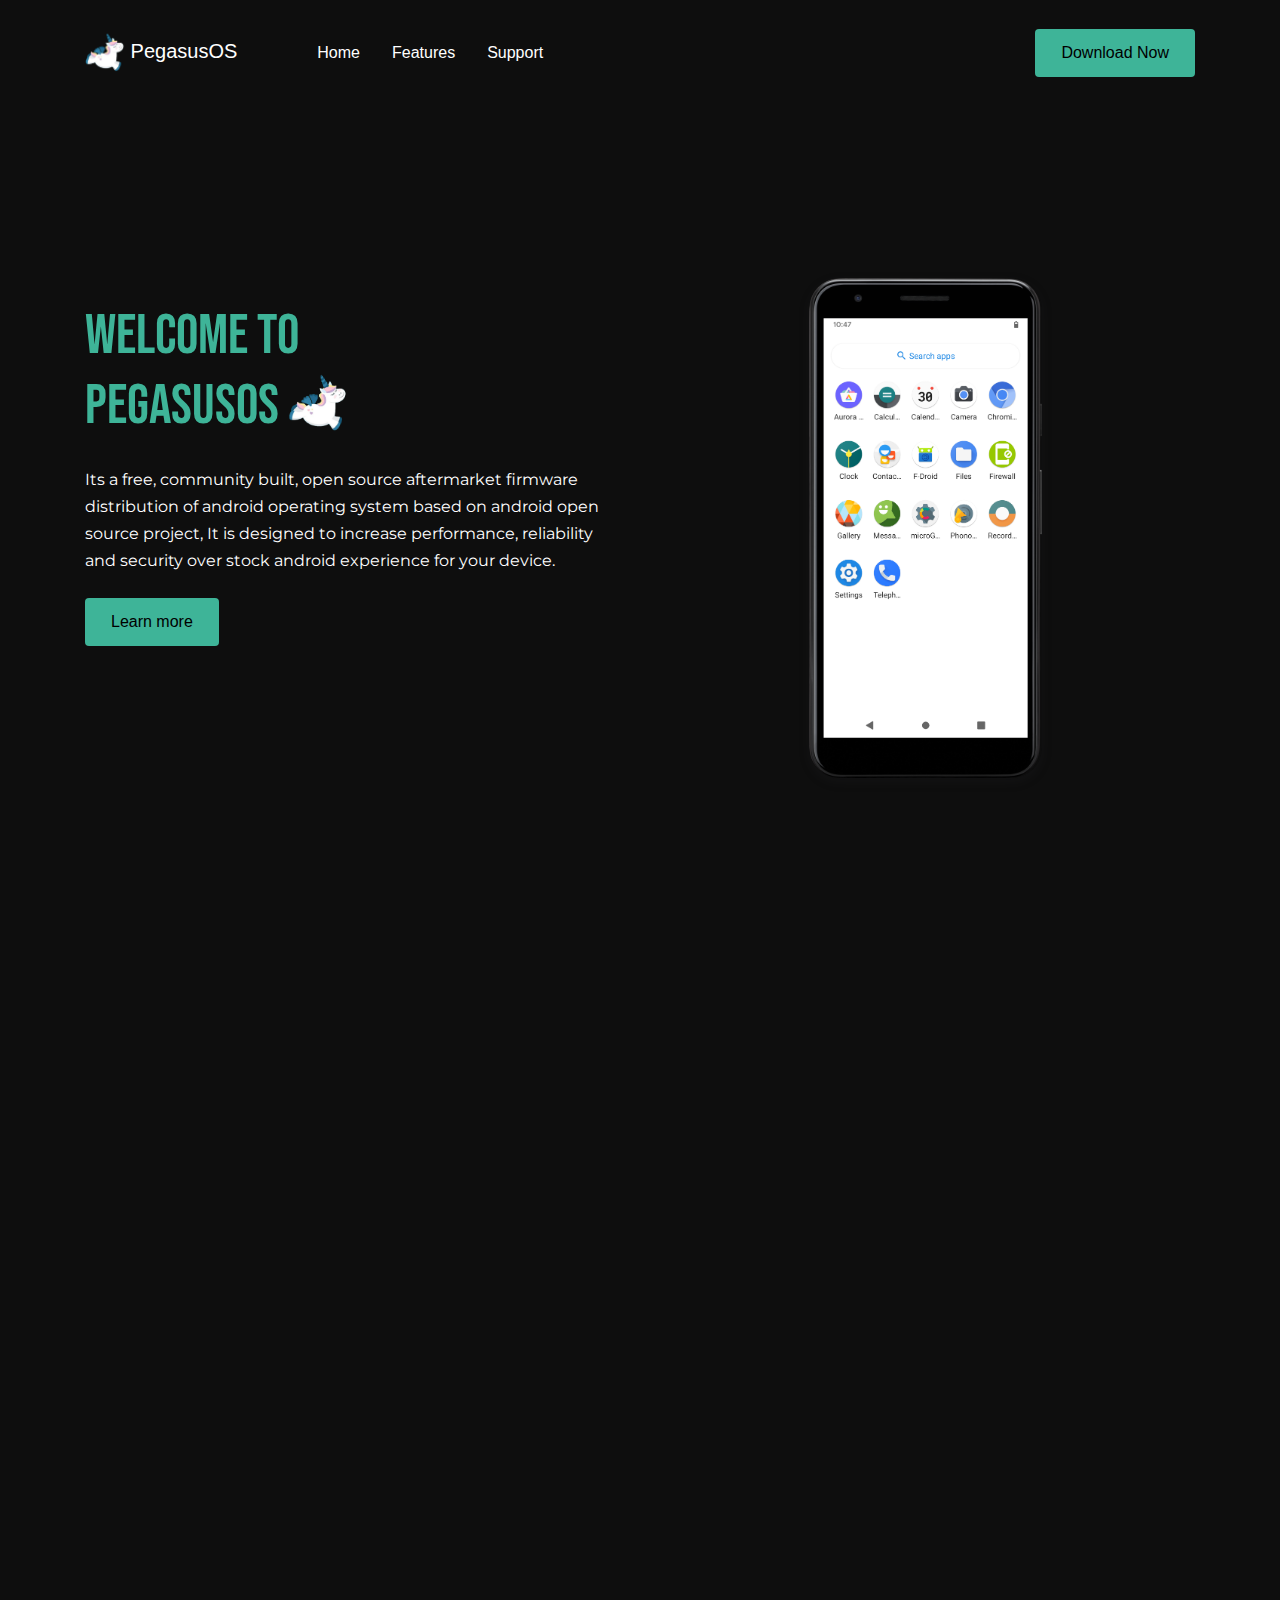
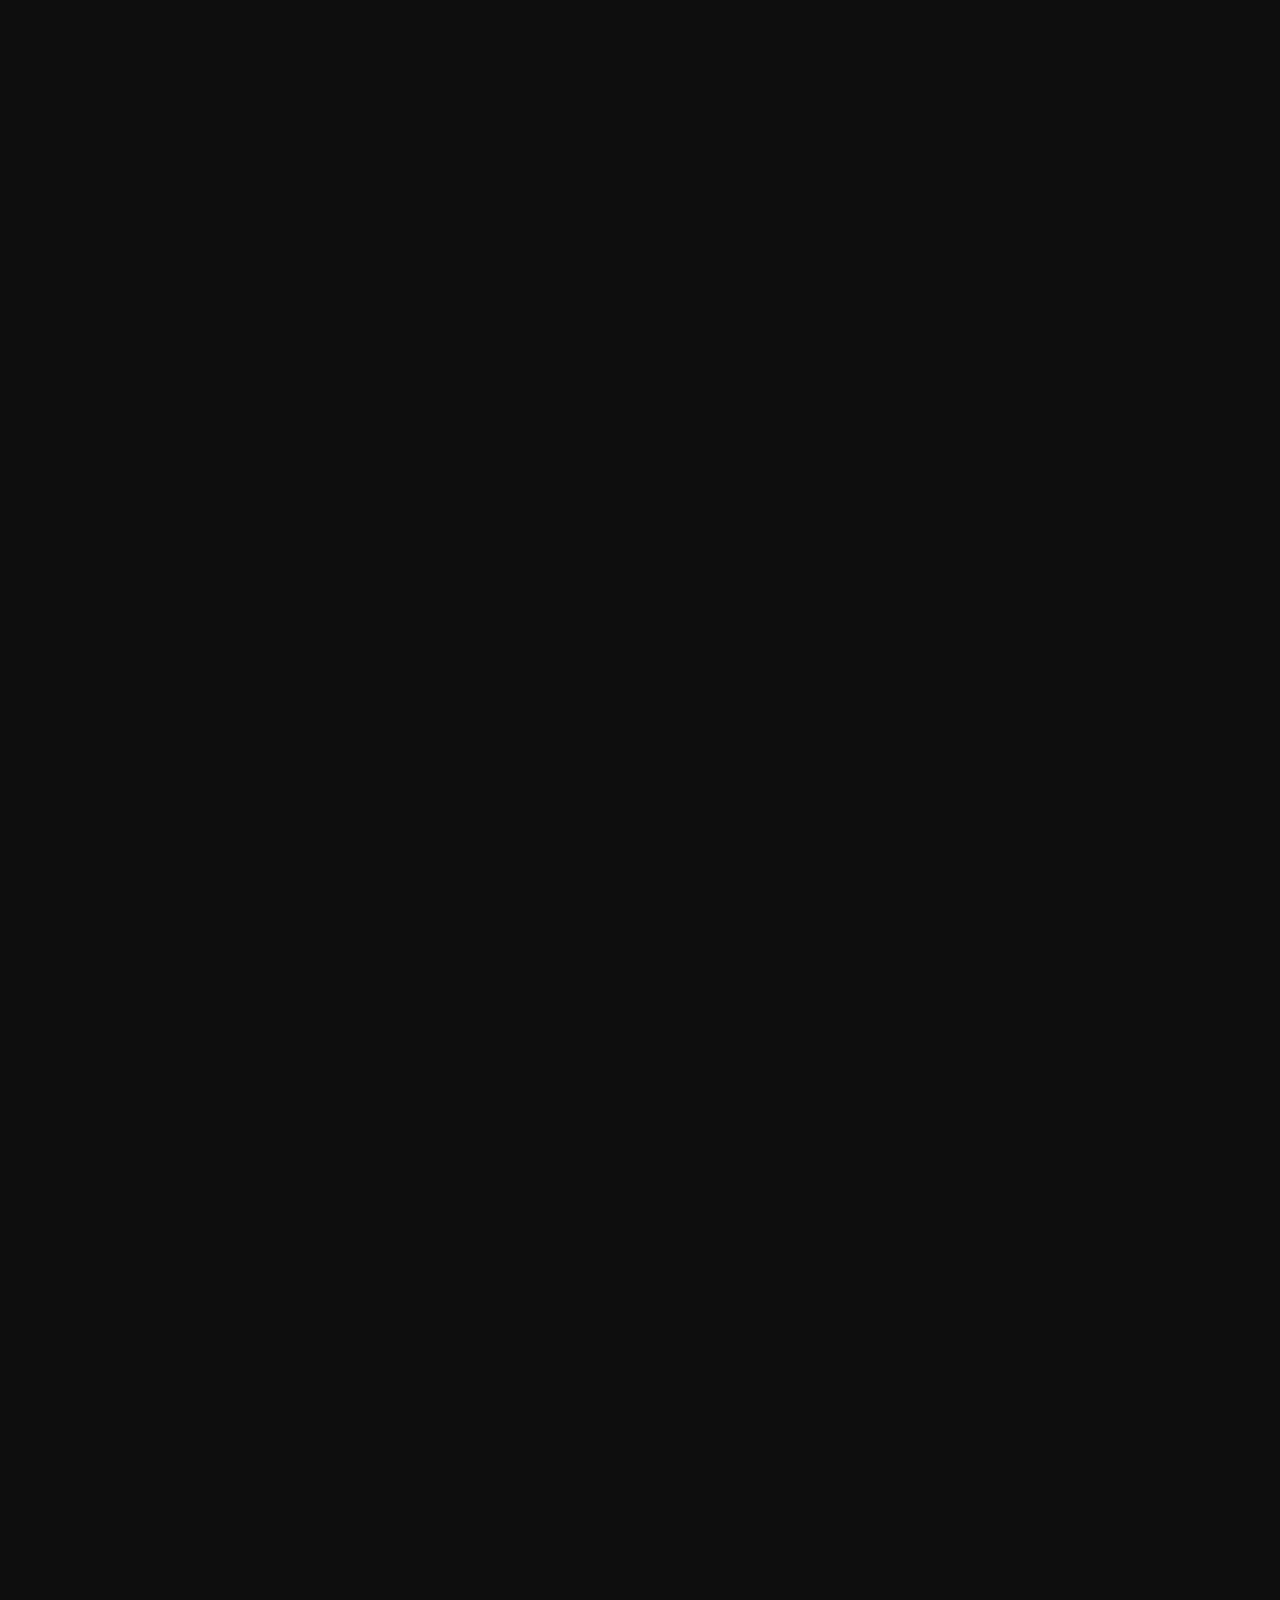
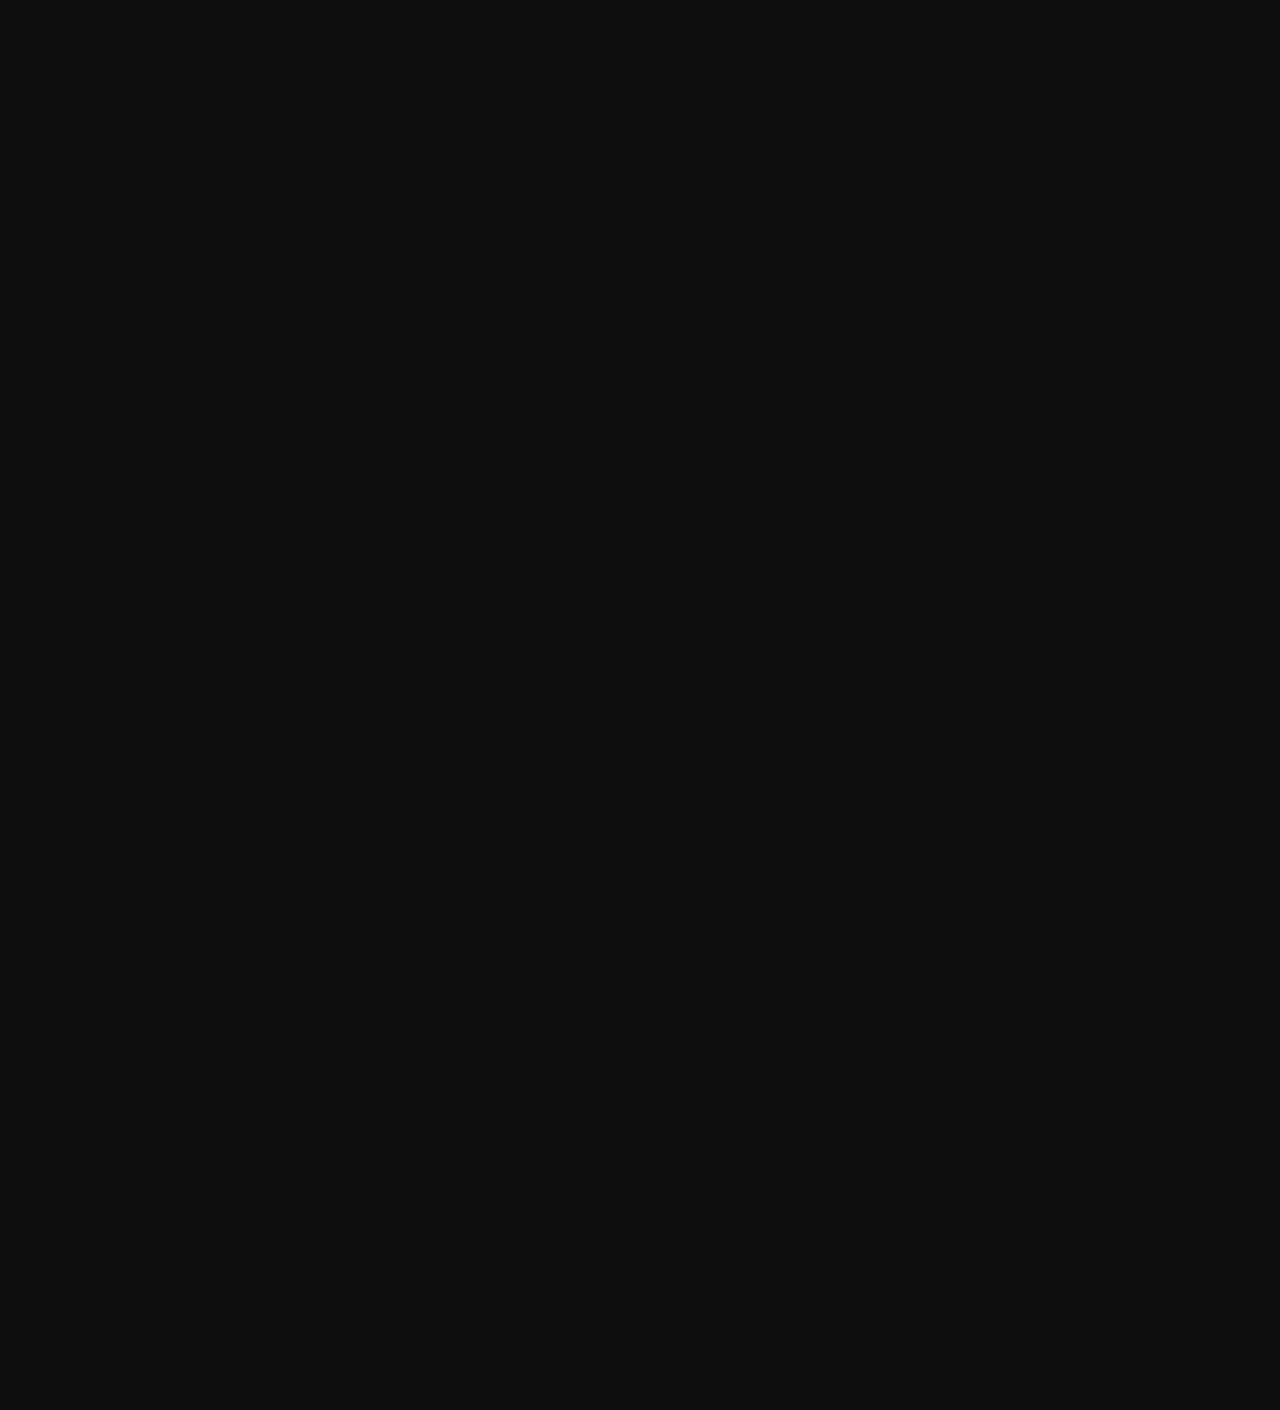
==== index.html @ f72036be "Inital static webpage" ====
<!DOCTYPE html>
<html lang="en">

<head>
<meta charset="UTF-8">
<meta name="viewport" content="width=device-width, initial-scale=1.0">
<meta http-equiv="X-UA-Compatible" content="ie=edge">
<meta name="description" content="An AOSP Based Custom ROM">

<title>PegasusOS</title>

<link rel="shortcut icon" href="assets/img/favicon.png" type="image/x-icon">
<link rel="stylesheet" href="libs/animate/animate.css">
<link rel="stylesheet" href="libs/owlcarousel/owl.carousel.min.js">
<link rel="stylesheet" href="libs/bootstrap/css/bootstrap.min.css">
<link rel="stylesheet" href="assets/css/base.css">
<link rel="preconnect" href="https://fonts.gstatic.com">
<link href="https://fonts.googleapis.com/css2?family=Bebas+Neue&family=Montserrat:wght@500&family=Nunito:wght@200;300;400&display=swap" rel="stylesheet">

<!--Chrome Firefox Opera-->
<meta name="theme-color" content="#000000">
<!--Windows Phones-->
<meta name="msapplication-navbutton-color" content="#000000">
<!--Safari/ios-->
<meta name="apple-mobile-web-app-capable" content="yes">
<meta name="apple-mobile-web-app-status-bar-style" content="black">

<style>
    h2 {
      color: #3EB498;
    }

    h5 {
      color: yellow;
    }

    p {
      color: white;
      font-family: 'Montserrat', sans-serif;
    }
</style>

</head>

<body>

  <nav class="navbar navbar-expand-lg navbar-dark navbar-floating">
    <div class="container">
      <a class="navbar-brand" href="index.html">
	  <img src="assets/img/favicon.png" alt="" width="40">
        PegasusOS
      </a>
      <button class="navbar-toggler" type="button" data-toggle="collapse" data-target="#navbarToggler"
        aria-controls="navbarToggler" aria-expanded="false" aria-label="Toggle navigation">
        <span class="navbar-toggler-icon"></span>
      </button>

      <div class="collapse navbar-collapse" id="navbarToggler">
        <ul class="navbar-nav ml-lg-5 mt-3 mt-lg-0">
          <li class="nav-item ">
            <a class="nav-link" style="color: white;" href="#home">Home</a>
          </li>
          <li class="nav-item ">
            <a class="nav-link" style="color: white;" href="#features">Features</a>
          </li>
          <li class="nav-item">
            <a class="nav-link" style="color: white;" href="#support">Support</a>
          </li>
        </ul>
        <div class="ml-auto my-2 my-lg-0">
          <a href="#downloads">
            <button class="btn custom-button-green">Download Now</button></a>
        </div>
      </div>
    </div>
  </nav>

  <!-- Home Div -->
  <div class="page-hero-section bg-image hero-home-1">
    <div class="hero-caption pt-5">
      <div class="container h-100 ">
        <div class="row align-items-center h-100">
          <div id="home" class="col-lg-6 wow animate__animated animate__fadeInUp">
            <h1 class="mb-4 homepage-title ">Welcome To <br> PegasusOS <img src="assets/img/favicon.png" alt="" width="60"></h1>

            <p class="mb-4">Its a free, community built, open source aftermarket firmware distribution of android
              operating system based on android open source project, It is designed to increase performance, reliability and security over stock android experience for your device.</p>
            <a href="#features" class="btn custom-button-green">Learn more</a>
          </div>
          <div class="col-lg-6 d-none d-lg-block wow animate__animated animate__zoomIn">
            <div class="img-place mobile-preview shadow floating-animate">
              <img src="assets/img/drawer.png" alt="">
            </div>
          </div>
        </div>
      </div>
    </div>
  </div>
  <!--End OF Home Div -->

  <!-- Features -->
  <div class="position-realive bg-image">
    <div id="features" class="page-section">
      <div class="container">
        <h2 class="text-center wow animate__animated animate__fadeIn text-white">What You Get ?
        </h2>

        <div class="row">
          <div class="col-lg-5 py-3">
            <div class="img-place mobile-preview shadow wow animate__animated animate__zoomIn">
              <img src="assets/img/security.png" alt="">
            </div>
          </div>
          <div class="col-lg-6 py-3 mt-lg-5">
            <div class="iconic-list">
              <div class="iconic-item wow animate__animated animate__fadeInUp">
                <div class="iconic-md iconic-text bg-warning fg-white rounded-circle">
                  <span class="" style="align-items: center;">
                    <img class="iconic-icon" src="assets/img/icons/performance_light.png" alt="">
                  </span>
                </div>
                <div class="iconic-content">
                  <h5>Powerful features</h5>
                  <p class="fs-small">Unlike the OEMs, We provide a clean android enviornment which is bloat-free, It
                    ensures improved performance.</p>
                </div>
              </div>
              <div class="iconic-item wow animate__animated animate__fadeInUp">
                <div class="iconic-md iconic-text bg-info fg-white rounded-circle">
                  <span class="" style="align-items: center;">
                    <img class="iconic-icon" src="assets/img/icons/security_light.webp" alt="">
                  </span>
                </div>
                <div class="iconic-content">
                  <h5>Fully secure</h5>
                  <p class="fs-small">Usually we merges the security patches as soon google release it, It can ensure user's improved securiy.</p>
                </div>
              </div>
              <div class="iconic-item wow animate__animated animate__fadeInUp">
                <div class="iconic-md iconic-text bg-indigo fg-white rounded-circle">
                  <span class="" style="align-items: center;">
                    <img class="iconic-icon" src="assets/img/icons/customize_light.png" alt="">
                  </span>
                </div>
                <div class="iconic-content">
                  <h5>Heavily customizable</h5>
                  <p class="fs-small">PegasusOS is stuffed with a lot of useful features, Which gives the users the power
                    to customize their devices as they like.</p>
                </div>
              </div>
            </div>
          </div>
        </div>
      </div>
    </div>

    <div class="page-section animate__animated animate__fadeInUp" id="abtus">
      <div class="container">
        <h2 class="text-center wow animate__animated animate__fadeIn text-white">What You Can Customize ?
        </h2>
        <div class="row">
		 <div class="col-lg-4 py-3 wow animate__animated animate__zoomIn">
		  <div class="img-place mobile-preview shadow">
			<img src="assets/img/theme.png" alt="">
            </div>
          </div>
          <div class="col-lg-4 py-3">
            <div class="iconic-list">
              <div class="iconic-item wow animate__animated animate__fadeInUp">
                <div class="iconic-md iconic-text bg-warning fg-white rounded-circle">
                  <span class="" style="align-items: center;">
                    <img class="iconic-icon" src="assets/img/icons/status_light.png" alt="">
                  </span>
                </div>
                <div class="iconic-content">
                  <h5>Status Bar</h5>
                  <p class="fs-small">The users can see icons for VoLTE and VoWifi and change icons shapes in theme section.</p>
                </div>
              </div>
              <div class="iconic-item wow animate__animated animate__fadeInUp">
                <div class="iconic-md iconic-text bg-success fg-white rounded-circle">
                  <span class="" style="align-items: center;">
                    <img class="iconic-icon" src="assets/img/icons/qs_light.png" alt="">
                  </span>
                </div>
                <div class="iconic-content">
                  <h5>Quick Settings</h5>
                  <p class="fs-small">PegasusOS provides various extra qs tile like caffeine, sensors off tile.</p>
                </div>
              </div>
              <div class="iconic-item wow animate__animated animate__fadeInUp">
                <div class="iconic-md iconic-text bg-indigo fg-white rounded-circle">
                  <span class="" style="align-items: center;">
                    <img class="iconic-icon" src="assets/img/icons/lockscreen_light.png" alt="">
                  </span>
                </div>
                <div class="iconic-content">
                  <h5>Lock Screen</h5>
                  <p class="fs-small">It allows the user to customize lock screen user interface, You can adjust the
                    clock styles. </p>
                </div>
              </div>
            </div>
          </div>
		  <div class="col-lg-4 py-3 wow animate__animated animate__zoomIn">
		  <div class="img-place mobile-preview shadow">
			<img src="assets/img/theme2.png" alt="">
            </div>
          </div>
		   </div>
			<div class="row">
          <div class="col-lg-4 py-3 wow animate__animated animate__zoomIn">
            <div class="img-place mobile-preview shadow">
              <img src="assets/img/clock.png" alt="">
            </div>
          </div>
          <div class="col-lg-4 py-3">
            <div class="iconic-list">
              <div class="iconic-item wow animate__animated animate__fadeInUp">
                <div class="iconic-md iconic-text bg-warning fg-white rounded-circle">
                  <span class="" style="align-items: center;">
                    <img class="iconic-icon" src="assets/img/icons/ui_light.png" alt="">
                  </span>
                </div>
                <div class="iconic-content">
                  <h5>User interface</h5>
                  <p class="fs-small">PegasusOS is shipped with a bunch of cool themes, which provides user the ability to
                    customize the user interface heavily.</p>
                </div>
              </div>
              <div class="iconic-item wow animate__animated animate__fadeInUp">
                <div class="iconic-md iconic-text bg-success fg-white rounded-circle">
                  <span class="" style="align-items: center;">
                    <img class="iconic-icon" src="assets/img/icons/navigation_light.png" alt="">
                  </span>
                </div>
                <div class="iconic-content">
                  <h5>Navigation</h5>
                  <p class="fs-small">Bored from full gesture navigation ?. Try out old cchool oreo 3-button navigation,
                    or the 2-Button navigation from pie </p>
                </div>
              </div>
              <div class="iconic-item wow animate__animated animate__fadeInUp">
                <div class="iconic-md iconic-text bg-indigo fg-white rounded-circle">
                  <span class="" style="align-items: center;">
                    <img class="iconic-icon" src="assets/img/icons/misc_light.png" alt="">
                  </span>
                </div>
                <div class="iconic-content">
                  <h5>And many more</h5>
                  <p class="fs-small">Is this isn't enough for you?. Then go flash PegasusOS. You will get more updates with new features soon.</p>
                </div>
              </div>
            </div>
          </div>
		  	<div class="col-lg-4 py-3 wow animate__animated animate__zoomIn">
		  <div class="img-place mobile-preview shadow">
			<img src="assets/img/theme3.png" alt="">
            </div>
          </div>
        </div>
      </div>
    </div>
    <!-- End OF Features -->

    <!-- Download Page -->
    <div class="page-section">
      <div class="container">
        <div id="downloads" class="row justify-content-center text-center wow animate__animated animate__fadeInUp">
          <div class="col-lg-6">
            <h2 class="mb-3 text-white">Like what you saw ?</h2>
            <p class="mb-5">Great! Head to our downloads page, grab a zip file for your desired device and you should be all set. Happy flashing !</p>
            <a href="downloads.html" target="_blank" class="btn custom-button-green">Download Now</a>
          </div>
        </div>
        <br>
        <br>
        <h2 class="mb-3 justify-content-center text-center wow animate__animated animate__fadeInUp text-white">Don’t saw
          your device on the list ?</h2>
        <div class="pricing-table mt-5 wow animate__animated animate__fadeInUp">
          <div class="pricing-item active no-transform" style="background-color: #191c25;">
            <div class="pricing-body">
              <p class="text-center">Wait A Minute , Who Are You ?</p>
              <p class="text-center">
                <button class="btn custom-button-green" style="width: 130px;" type="button" data-toggle="collapse"
                  data-target="#for_user" aria-expanded="false" aria-controls="for_user">
                  User
                </button>
              </p>
              <div class="collapse" id="for_user">
                <div class="card card-body" style="background-color: #2b2d2e; border-radius: 20px; color:white">
                  <p class="fs-small">Don’t worry, we’re supporting more and more devices as we grow, so there
                    is a chance that in the near future, we’ll support yours too!</p>
                  <p class="fs-small">Some developers also build PegasusOS unofficially, so you can search your device’s xdapage for one and try it out.
				  We’re not responsible for any bugs you encounter in those builds though.
                  </p>
                </div>
              </div>
              <p class="text-center">
                <button class="btn custom-button-green" style="width: 130px; " data-toggle="collapse" href="#for_developer"
                  role="button" aria-expanded="false" aria-controls="for_developer">
                  Developer
                </button>
				</p>
              <div class="collapse" id="for_developer">
                <div class="card card-body" style="background-color: #2b2d2e; border-radius: 20px; color:white">
                  <p class="fs-small">So you think you have the guts to roast some build by yourself? Great! PegasusOS is entirely open source, 
				  so head out to our GitHub page for instructions and get right to it!</p>
				  <button class="btn custom-button-green" onclick="document.location='https://github.com/pegasusos'">Github</button>
				  <hr>
                  <p class="fs-small">Or have you been building PegasusOS unofficially for some time now and want to become a maintainer ?
                    Fill out this form and we’ll see what we can do! </p>
                  <button class="btn custom-button-green disabled">Currently not accepting</button>
                </div>
              </div>
            </div>
          </div>
        </div>

      </div>
    </div>
  </div>

  <!-- End Of Download Page -->

  <!-- Support -->
  <div class="page-section no-scroll" id="support">
    <div class="container">
      <h2 class="text-center wow animate__animated animate__fadeIn text-white">Need some help ?</h2>
      <div class="col-md-6 col-lg-4 py-3 mx-auto">
        <div class="card card-body text-center  pt-5 custom-card-shadow wow animate__animated animate__zoomIn"
          style="background-color: #212324; border-radius: 20px;">
          <div class="svg-icon mx-auto mb-4">
            <img src="assets/img/icons/telegram.png" alt="">
          </div>
          <h5 class="fg-white ">Telegram</h5>
          <p class="fs-small ">You can contact me on my telegram account.</p>
          <a href="https://t.me/althafvly" target="_blank">
            <button class="btn btn-primary rounded-pill">Ask Now</button>
          </a>
        </div>
      </div>
    </div>
  </div>
  <!-- End OF Support -->

  <script src="libs/jquery/jquery-3.6.0.min.js"></script>

  <script src="libs/bootstrap/js/bootstrap.bundle.min.js"></script>

  <script src="libs/owlcarousel/owl.carousel.min.js"></script>

  <script src="libs/particles/particles.js"></script>
  <script src="libs/particles/app.js"></script>


  <script src="libs/wow/wow.min.js"></script>
  <script>
    new WOW().init();
  </script>

  <script src="assets/js/main.js"></script>


</body>

</html>
---- assets/css/base.css ----
@charset "UTF-8";
/*--------------------------------------------------------------
# General
--------------------------------------------------------------*/
:root {
  --primary: #3D58F3;
  --secondary: #A52EFF;
  --success: #0ABF9E;
  --warning: #E89E09;
  --info: #4699F8;
  --danger: #F13057;
  --indigo: #602FDA;
  --dark: #383340;
  --light: #F0EEF5;
  --gray: #6b6872;
  --white: #fff;
  --font-family: 'Quicksand', Arial, Helvetica, sans-serif;
  --line-height: 1.7;

}

body {
  background-color: #0e0e0e;    
  font-family: 'Quicksand', Arial, Helvetica, sans-serif;
  font-size: 16px;
  line-height: 1.7;
  color: white;
}

.homepage-title {
  color: #3EB498;
  font-family: 'Bebas Neue', cursive;
}

.custom-card-shadow {
  box-shadow: 0px 2px 3px -1px #3EB498, 0px 4px 12px 3px #3EB498, 2px 2px 11px 12px rgba(0, 0, 0, 0.12);
}

.custom-button-green {
  background-color: #3EB498;
  color: black;
}

a {
  color: #526bf5;
}

a:hover {
  color: #7b50e6;
}

h1, h2, h3, h4, h5, h6,
.h1, .h2, .h3, .h4, .h5, .h6 {
  line-height: 1.25;
}

h1, .h1 {
  font-size: 3rem;
}

h2, .h2 {
  font-size: 2.5rem;
}

h3, .h3 {
  font-size: 2rem;
}

h4, .h4 {
  font-size: 1.75rem;
}

h5, .h5 {
  font-size: 1.3125rem;
}

h6, .h6 {
  font-size: 1rem;
}

hr {
  border-color: #E4E1EB;
}

.no-transform {
  -webkit-transform: none !important;
  transform: none !important;
}

.no-scroll {
  overflow: hidden;
}

.no-scroll-x {
  overflow-x: hidden;
}

.fs-vsmall {
  font-size: 12px !important;
}

.fs-small {
  font-size: 14px !important;
}

.fs-normal {
  font-size: 16px !important;
}

.fs-large {
  font-size: 18px !important;
}

.fs-vlarge {
  font-size: 21px !important;
}

.fw-light {
  font-weight: 300 !important;
}

.fw-normal {
  font-weight: 400 !important;
}

.fw-medium {
  font-weight: 500 !important;
}

.fw-semibold {
  font-weight: 600 !important;
}

.fw-bold {
  font-weight: 700 !important;
}

.text-normal {
  font-style: normal !important;
  font-weight: normal !important;
}


.bg-primary {
  background-color: var(--primary) !important;
}

.bg-secondary {
  background-color: #A52EFF !important;
}

.bg-success {
  background-color: var(--success) !important;
}

.bg-warning {
  background-color: var(--warning) !important;
}

.bg-info {
  background-color: var(--info) !important;
}

.bg-danger {
  background-color: var(--danger) !important;
}

.bg-indigo {
  background-color: var(--indigo) !important;
}

.bg-gray {
  background-color: #6B6872 !important;
}

.bg-dark {
  background-color: #383340 !important;
}

.bg-light {
  background-color: #F0EEF5 !important;
}

.bg-white {
  background-color: var(--white) !important;
}

.bg-spice {
  background-color: #3EB498 !important;
}

.fg-primary {
  color: var(--primary) !important;
}

.fg-secondary {
  color: #A52EFF !important;
}

.fg-success {
  color: var(--success) !important;
}

.fg-warning {
  color: var(--warning) !important;
}

.fg-info {
  color: var(--info) !important;
}

.fg-danger {
  color: var(--danger) !important;
}

.fg-indigo {
  color: var(--indigo) !important;
}

.fg-dark {
  color: #383340 !important;
}

.fg-light {
  color: #F0EEF5 !important;
}

.fg-gray {
  color: #6B6872 !important;
}

.fg-white {
  color: #fff !important;
}

/* Buttons */
.btn {
  padding: 10px 24px;
  border-width: 2px;
}

.hero-home-1 .mobile-preview {
  margin-top: 20%;
}

.hero-home-1 .badge {
  padding: 4px 0;
  font-weight: 500;
  font-size: 14px;
}

.hero-home-1 .badge .icon {
  display: inline-block;
  padding: 0;
  width: 20px;
  height: 20px;
  line-height: 20px;
  border-radius: 50%;
  background-color: #9548F9;
  color: #fff;
  font-size: 12px;
}

/* Image */
.bg-image {
  background-size: cover;
  background-position: center center;
  background-repeat: no-repeat;
} 
 
.bg-image-parallax {
  background-attachment: fixed;
} 
 
.bg-image-overlay-dark::before {
  content: '';
  position: absolute;
  top: 0;
  left: 0;
  width: 100%;
  height: 100%;
  background-color: rgba(56, 51, 64, 0.6);
} 
 
.img-place {
  position: relative;
  display: flex;
  justify-content: center;
  align-items: center;
  margin: 0 auto;
  width: 100%;
  height: 100%;
  text-align: center;
  overflow: hidden;
}

.img-place > img {
  width: 100%;
  height: 100%;
}

.img-place.w-auto > img {
  width: auto;
  max-width: 100%;
}

.img-place.h-auto > img {
  height: auto;
  max-height: 100%;
}

.img-place.custom-size > img {
  width: unset;
  height: unset;
}

.floating-animate {
  animation: bounceLimit 4s linear infinite;
}

@keyframes bounceLimit {
  0%, 50%, 100% {
    transform: translateY(0);
  }
  25% {
    transform: translateY(4px);
  }
  75% {
    transform: translateY(-4px);
  }
}

.mobile-preview {
  width: 100%;
  max-width: 233px;
  height: auto;
  border-radius: 30px;
}

/* Shadow */
.shadow-sm {
  box-shadow: 0 0.125rem 0.25rem rgba(56, 51, 64, 0.1) !important;
}
 
.shadow {
  box-shadow: 0 0.25rem 0.75rem rgba(56, 51, 64, 0.115) !important;
}
 
.shadow-lg {
  box-shadow: 0 0.75rem 2rem rgba(56, 51, 64, 0.125) !important;
}
 
.shadow-none,
.shadow-hover-none:hover,
.shadow-focus-none:focus,
.shadow-active-none:active {
  box-shadow: none !important;
}

.page-hero-section {
  position: relative;
  height: 100vh;
}

.page-hero-section h1 {
  font-size: 3.5rem;
}

.page-hero-section .hero-caption {
  height: 100%;
}

.page-section {
  position: relative;
  padding-top: 100px;
  padding-bottom: 100px;
}

.page-section:not(.fg-white) h1,
.page-section:not(.fg-white) h2,
.page-section:not(.fg-white) h3 {
  color: #6b6872;
}

/* Navbar */
.navbar-floating {
  position: absolute;
  top: 0;
  left: 0;
  width: 100%;
  z-index: 99;
}
 
.navbar-nav .nav-link {
  font-weight: 500;
} 
 
.navbar-expand-lg.navbar-floating.navbar-light {
  background-color: #fff;
  box-shadow: 0 1px 6px rgba(56, 51, 64, 0.1);
} 
 
.navbar-expand-lg.navbar-floating.navbar-dark {
  background-color: #383340;
  box-shadow: 0 1px 6px rgba(56, 51, 64, 0.1);
} 
 
@media (min-width: 992px) {
  .navbar-expand-lg.navbar-floating {
    top: 20px;
  }

  .navbar-expand-lg .navbar-nav .nav-link {
    padding-left: 16px;
    padding-right: 16px;
  }

  .navbar-expand-lg.navbar-floating.navbar-light {
    background-color: transparent;
    box-shadow: none;
  }
  .navbar-expand-lg.navbar-floating.navbar-dark {
    background-color: transparent;
    box-shadow: none;
  }
} 

// Iconic Items

.iconic-sm {
  display: inline-block;
  margin: 0;
  padding: 0;
  width: 50px;
  height: 50px;
  overflow: hidden;
  text-align: center;
}

.iconic-sm.iconic-text {
  line-height: 50px;
  border-radius: 50%;
}

.iconic-sm.iconic-text>span {
  font-size: 24px;
  line-height: inherit;
}

.iconic-md {
  display: inline-block;
  margin: 0;
  padding: 0;
  width: 70px;
  height: 70px;
  overflow: hidden;
  text-align: center;
}

.iconic-md.iconic-text {
  line-height: 70px;
  border-radius: 50%;
}

.iconic-md.iconic-text>span {
  font-size: 32px;
  line-height: inherit;
}

.iconic-lg {
  display: inline-block;
  margin: 0;
  padding: 0;
  width: 100px;
  height: 100px;
  overflow: hidden;
  text-align: center;
}

.iconic-lg.iconic-text {
  line-height: 100px;
  border-radius: 50%;
}

.iconic-lg.iconic-text>span {
  font-size: 48px;
  line-height: inherit;
}

.iconic-sm img,
.iconic-md img,
.iconic-lg img {
  width: 100%;
  height: 100%;
}

.iconic-list {
  position: relative;
  list-style: none;
  padding-left: 0;
}

.iconic-item {
  display: flex;
  flex-direction: row;
  flex-wrap: no-wrap;
  padding: 12px 0;
}

.iconic-item .iconic-content {
  margin-left: 12px;
  flex-basis: calc(100% - 100px);
}

.iconic-icon {
  padding: 10px;
}
    
/* Pricing Table */

.pricing-table {
  position: relative;
  display: flex;
  flex-direction: row;
  flex-wrap: wrap;
  justify-content: center;
}

.pricing-item {
  display: inline-block;
  margin: 20px;
  padding: 60px 20px 80px 20px;
  background-color: #212324; 
/*  background-color: #fff;
  background-image: url(../img/pricing_pattern_grayscale.svg);*/
  background-repeat: no-repeat;
  background-size: cover;
  width: 420px;
  border-radius: 20px;
/*  box-shadow: 0 4px 12px white;*/
box-shadow: 0 0 15px rgba(255, 255, 255, 0.274);
}

.pricing-item .theme-list {
  padding-left: 0;
}

.pricing-body {
  padding-top: 32px;
  padding-bottom: 32px;
}
span{
  font-size:15px;
}

.box{
  padding:60px 0px;
}

.box-part{
  background:#212324;
  border-radius:5%;
  padding:30px 0px;
  margin:20px 0px;
  box-shadow: 0px 0px 6px black;
}

/* from here might change it soon */
.box1{
  padding:60px 0px;
}

.box-part1{
  background:#212324;
  border-radius:2%;
  padding:20% 10%;
  margin:20% 0px;
  box-shadow: 0px 0px 6px black;
}
/* till here might change it soon */

/* from here might change it soon */

.box-part-heading{
  background:#212324;
  border-radius:1%;
  padding:5%;
  margin:5%;
  box-shadow: 0px 0px 6px black;
}
/* till here might change it soon */


.text{
  margin:20px 0px;
}
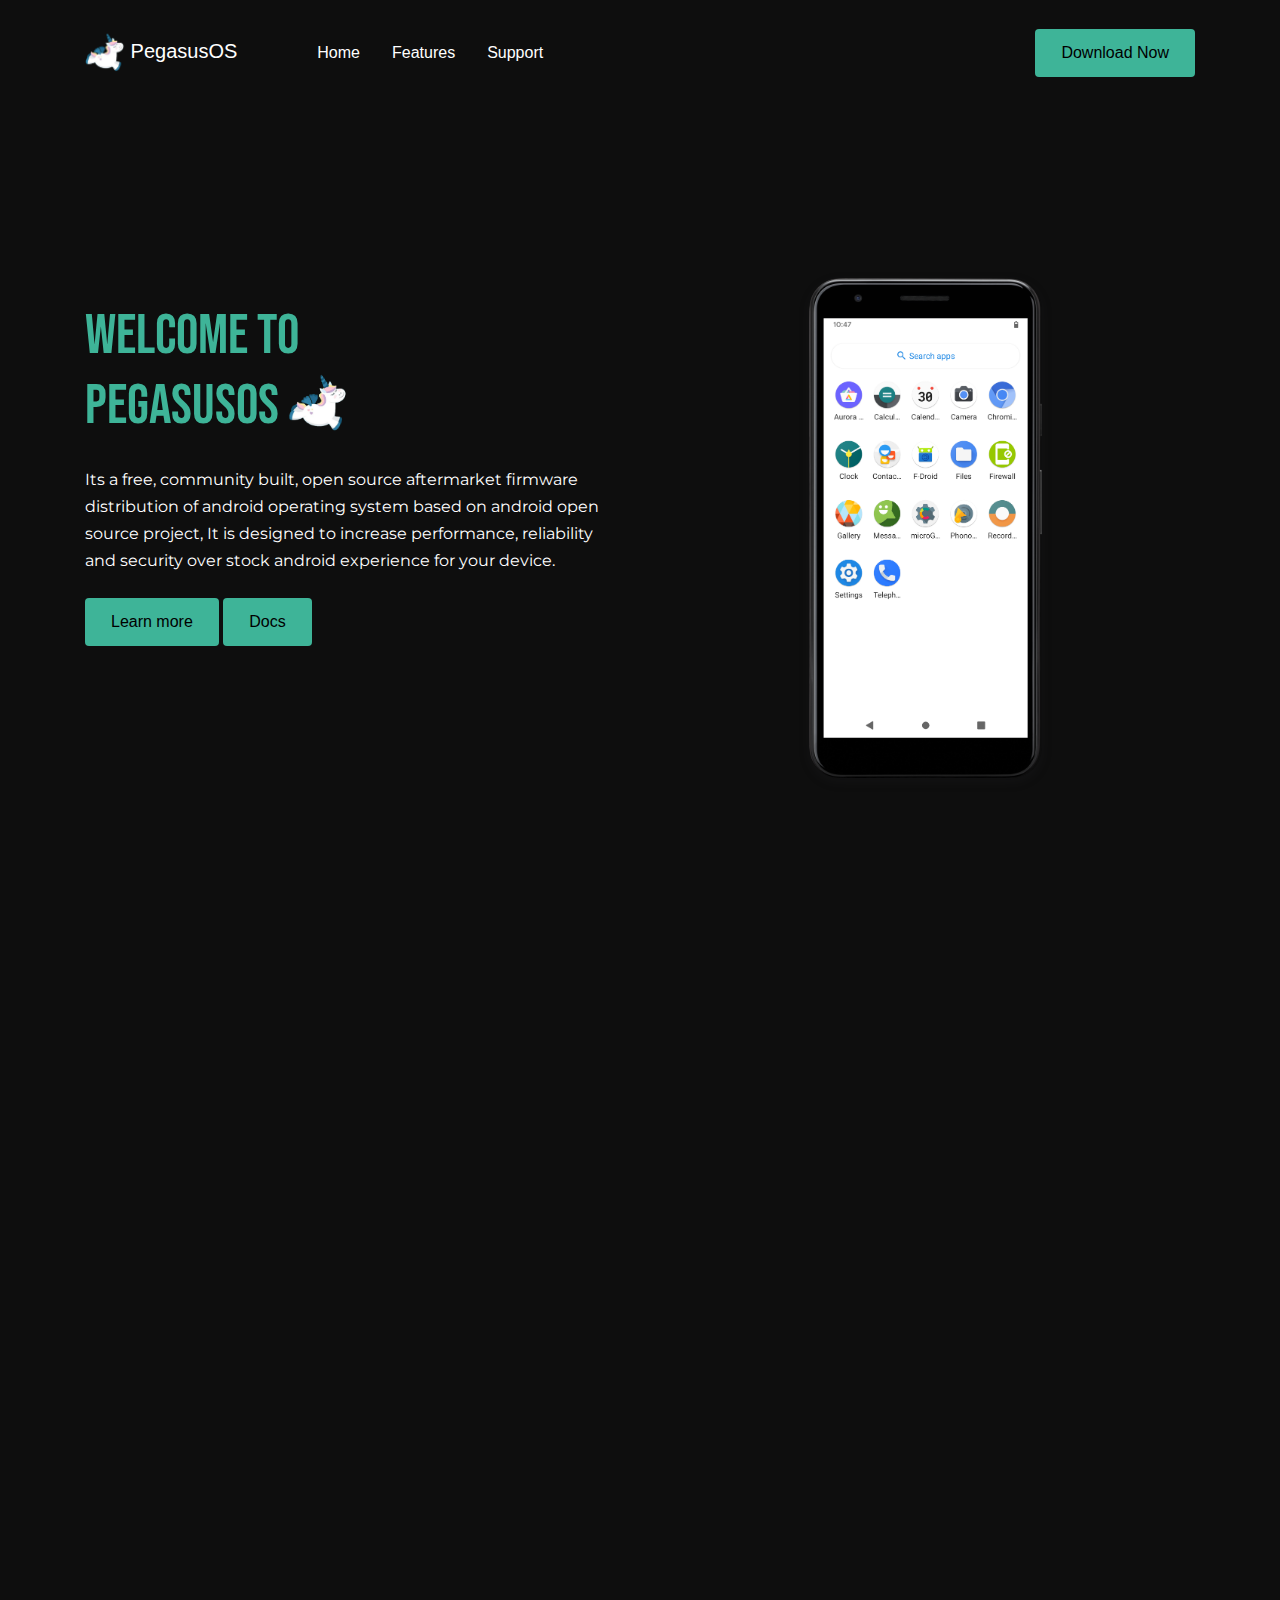
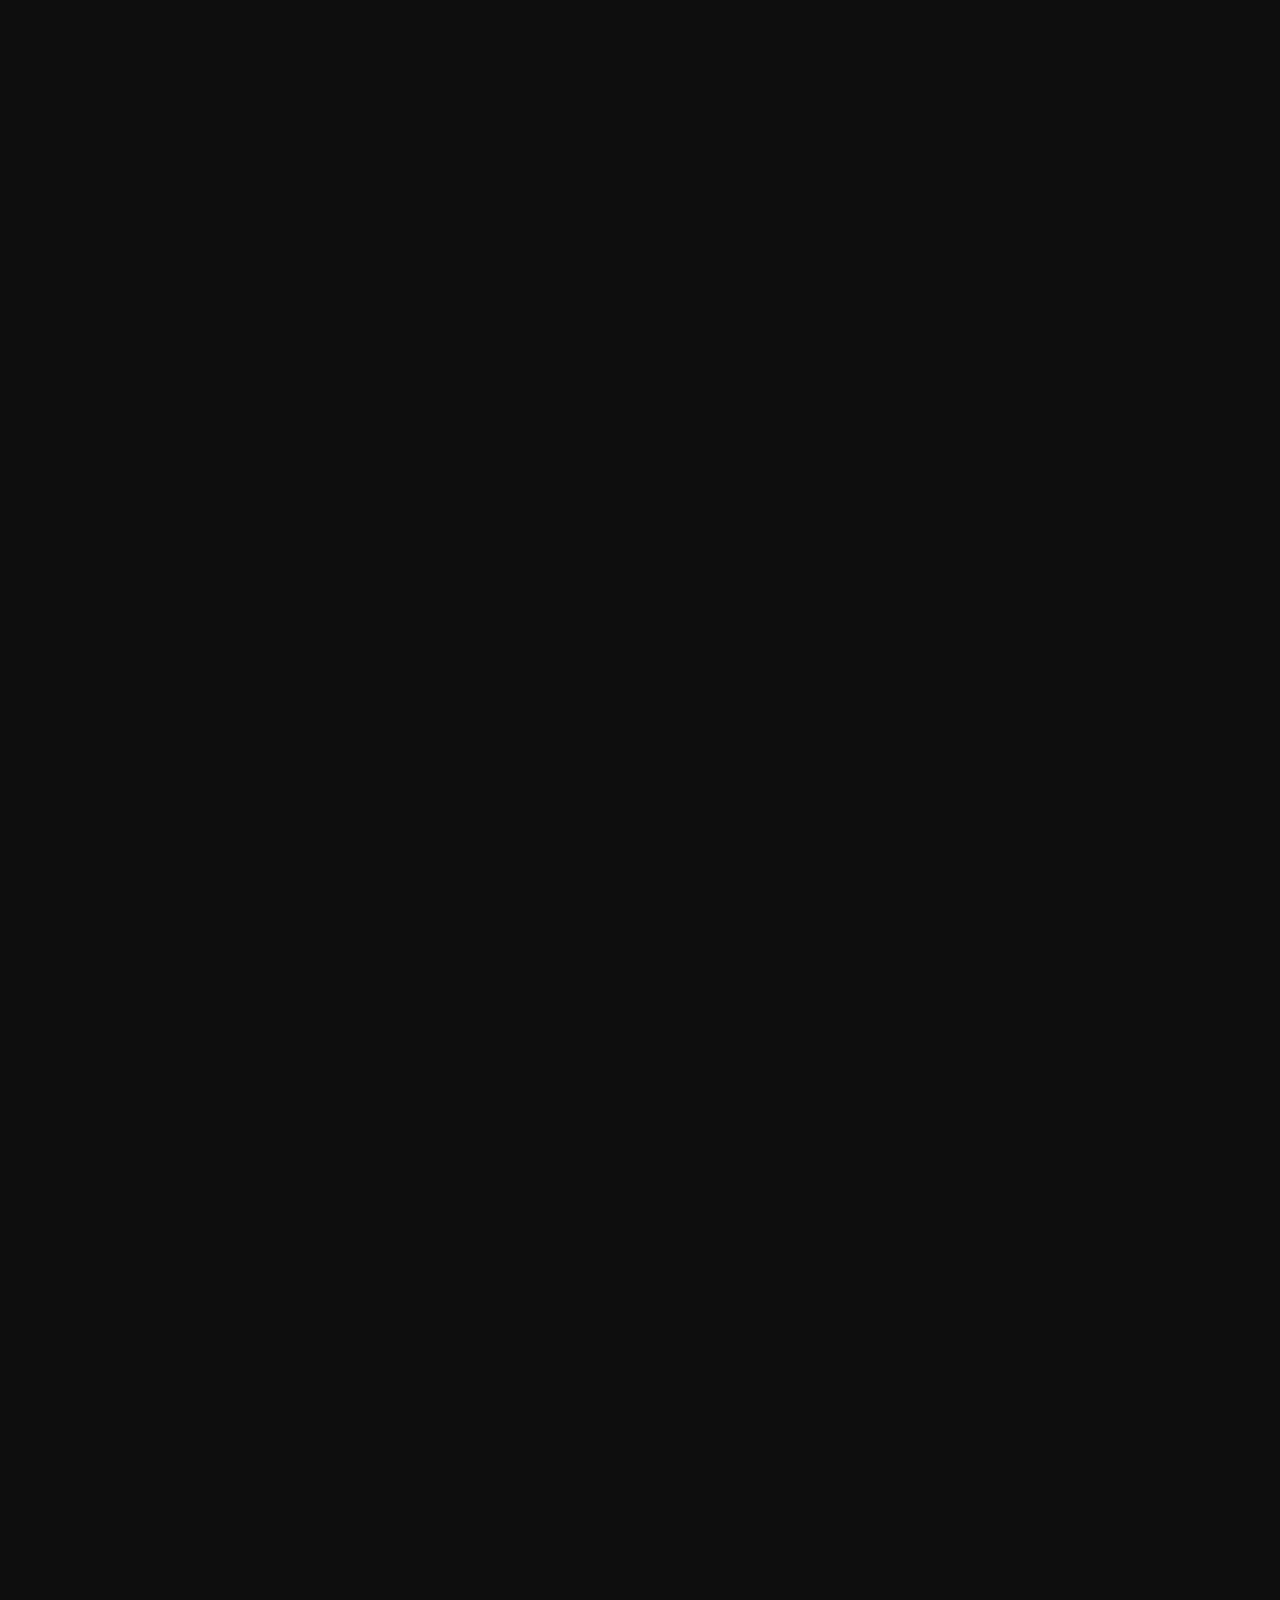
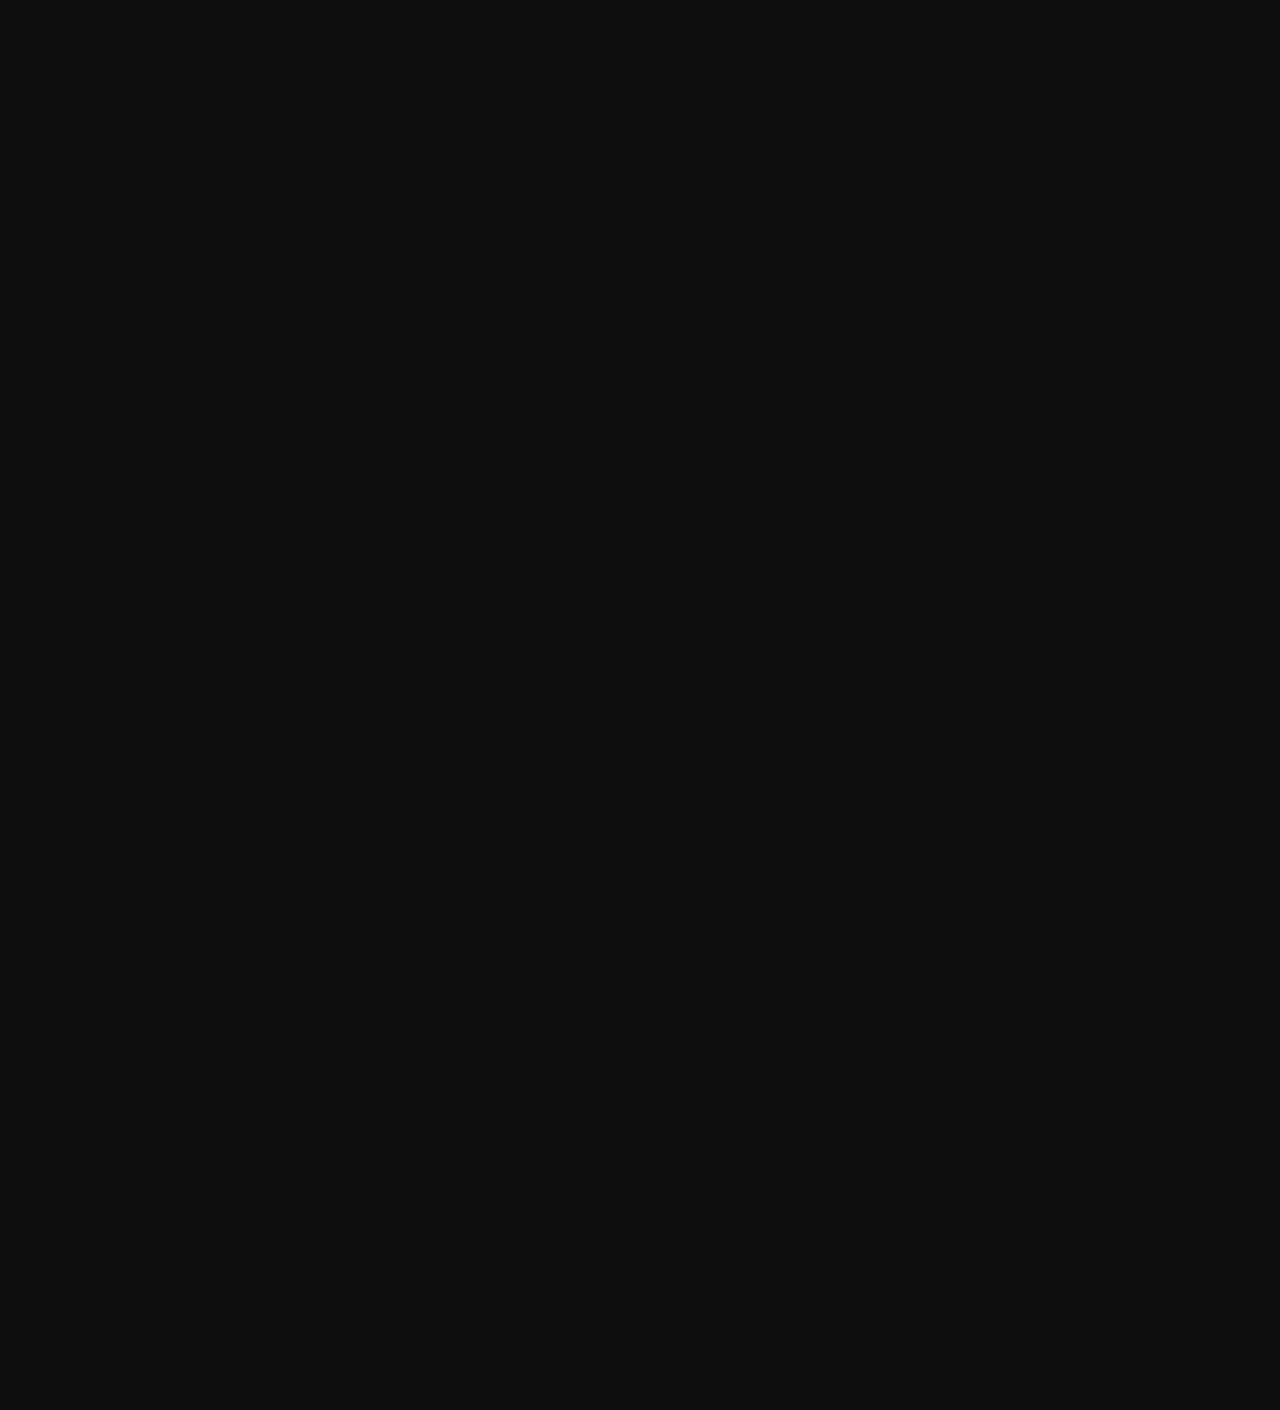
==== commit 74bf93d0: "add docs" ====
--- a/index.html
+++ b/index.html
@@ -46,7 +46,7 @@
 
   <nav class="navbar navbar-expand-lg navbar-dark navbar-floating">
     <div class="container">
-      <a class="navbar-brand" href="index.html">
+      <a class="navbar-brand">
 	  <img src="assets/img/favicon.png" alt="" width="40">
         PegasusOS
       </a>
@@ -58,7 +58,7 @@
       <div class="collapse navbar-collapse" id="navbarToggler">
         <ul class="navbar-nav ml-lg-5 mt-3 mt-lg-0">
           <li class="nav-item ">
-            <a class="nav-link" style="color: white;" href="#home">Home</a>
+            <a class="nav-link" style="color: white;" href="index.html">Home</a>
           </li>
           <li class="nav-item ">
             <a class="nav-link" style="color: white;" href="#features">Features</a>
@@ -86,6 +86,7 @@
             <p class="mb-4">Its a free, community built, open source aftermarket firmware distribution of android
               operating system based on android open source project, It is designed to increase performance, reliability and security over stock android experience for your device.</p>
             <a href="#features" class="btn custom-button-green">Learn more</a>
+			 <a href="documentation.html" class="btn custom-button-green">Docs</a>
           </div>
           <div class="col-lg-6 d-none d-lg-block wow animate__animated animate__zoomIn">
             <div class="img-place mobile-preview shadow floating-animate">
